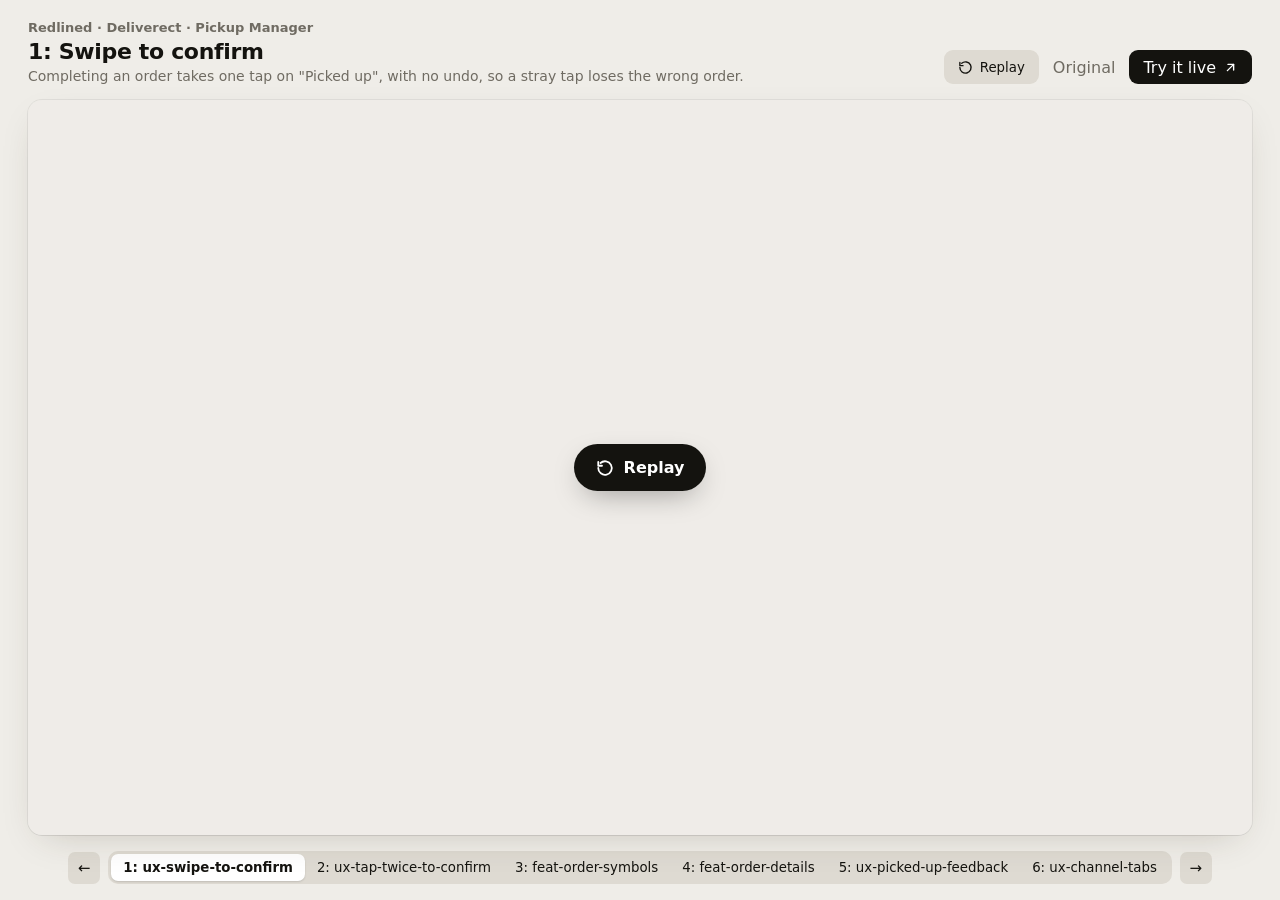
==== deliverect/index.html @ 806d8599 "Initial commit: Redlined series with Deliverect mock and six redlines - Deliverect 1:1 mock (classic" ====
<!doctype html>
<!-- Previewer: plays each redline's clip, with replay and a link to the live, interactive mock.
     Works from file:// (double-click) and from _tools/serve.py. List: _shared/redlines.js (generated by _tools/sync.py). Deep link: #<folder> -->
<html lang="en">
<head>
<meta charset="UTF-8">
<meta name="viewport" content="width=device-width, initial-scale=1">
<title>Redlined · Deliverect</title>
<style>
  :root { --bg: #efede8; --ink: #14130f; --muted: #6f6b62; --chip: #dedad2; --good: #007a47; --ease: cubic-bezier(.32,.72,0,1); }
  * { box-sizing: border-box; }
  html, body { margin: 0; height: 100%; background: var(--bg); color: var(--ink); font-family: -apple-system, "SF Pro Text", system-ui, sans-serif; -webkit-font-smoothing: antialiased; }
  body { display: grid; grid-template-rows: auto minmax(0, 1fr) auto; gap: 16px; padding: 20px 28px 16px; }
  header { display: flex; align-items: flex-end; justify-content: space-between; gap: 24px; }
  header > div { min-width: 0; }
  .eyebrow { font-size: 13px; font-weight: 600; color: var(--muted); }
  h1 { font-size: 22px; letter-spacing: -.015em; font-weight: 650; margin: 4px 0 0; }
  header p { margin: 4px 0 0; font-size: 14px; color: var(--muted); }
  .actions { display: flex; gap: 8px; flex-shrink: 0; }
  .btn { display: inline-flex; align-items: center; gap: 7px; height: 34px; padding: 0 14px; border: 0; border-radius: 9px; font: 550 13px/1 inherit; font-family: inherit;
    text-decoration: none; cursor: pointer; background: var(--chip); color: var(--ink); transition: background-color .2s ease, transform .12s ease-out; white-space: nowrap; }
  .btn:hover { background: #d3cfc6; }
  .btn:active { transform: scale(.97); }
  .btn.primary { background: var(--ink); color: white; }
  .btn.primary:hover { background: #2c2a24; }
  .btn svg { width: 15px; height: 15px; }
  .btn.quiet { background: none; color: var(--muted); padding: 0 6px; }
  .btn.quiet:hover { color: var(--ink); background: none; }
  .player { position: relative; min-height: 0; display: grid; place-items: center; }
  .screen { position: relative; max-width: 100%; max-height: 100%; aspect-ratio: 16 / 9; height: 100%; border-radius: 14px; overflow: hidden; background: var(--bg);
    box-shadow: 0 1px 0 #0000000a, 0 12px 36px -16px #3a2f1a40, 0 0 0 1px #00000010; }
  video { display: block; width: 100%; height: 100%; object-fit: contain; }
  .replay { position: absolute; inset: 0; display: grid; place-items: center; background: #efede8b3; border: 0; cursor: pointer; opacity: 0; pointer-events: none;
    transition: opacity .35s var(--ease); font-family: inherit; }
  .replay.on { opacity: 1; pointer-events: auto; }
  .replay span { display: inline-flex; align-items: center; gap: 10px; padding: 14px 22px; border-radius: 999px; background: var(--ink); color: white; font-size: 16px; font-weight: 600;
    transform: scale(.94); transition: transform .45s var(--ease); box-shadow: 0 10px 30px -10px #0006; }
  .replay.on span { transform: none; }
  .replay svg { width: 18px; height: 18px; }
  .empty { color: var(--muted); font-size: 15px; text-align: center; line-height: 1.6; padding: 24px; }
  .empty code { background: var(--chip); padding: 2px 6px; border-radius: 5px; font-size: 13px; }
  nav { justify-self: center; display: flex; align-items: center; gap: 8px; max-width: 100%; min-width: 0; }
  .seg { display: flex; padding: 3px; border-radius: 10px; background: var(--chip); min-width: 0; overflow-x: auto; scrollbar-width: none; }
  .seg::-webkit-scrollbar { display: none; }
  .seg button, .arrow { font: 500 13px inherit; font-family: inherit; border: 0; background: none; color: var(--ink); cursor: pointer; border-radius: 7px; padding: 6px 12px; white-space: nowrap; flex-shrink: 0; }
  .seg button[aria-pressed="true"] { background: white; box-shadow: 0 1px 2px #0002; font-weight: 600; }
  .seg button:hover:not([aria-pressed="true"]) { background: #ffffff60; }
  .arrow { width: 32px; height: 32px; padding: 0; background: var(--chip); font-size: 15px; }
  .arrow:hover { background: #d3cfc6; }
  button:focus-visible, a:focus-visible { outline: 2px solid var(--good); outline-offset: 2px; }
  @media (max-width: 760px) {
    body { padding: 16px; }
    header { flex-direction: column; align-items: stretch; }
    .actions { flex-wrap: wrap; }
  }
  @media (prefers-reduced-motion: reduce) { * { transition: none !important; } }
</style>
</head>
<body>
  <header>
    <div>
      <div class="eyebrow" id="eyebrow">Redlined</div>
      <h1 id="title"></h1>
      <p id="problem"></p>
    </div>
    <div class="actions">
      <button class="btn" id="replay-btn" type="button">
        <svg viewBox="0 0 24 24" fill="none" stroke="currentColor" stroke-width="2.2" stroke-linecap="round" stroke-linejoin="round" aria-hidden="true"><path d="M3 12a9 9 0 1 0 3-6.7"/><path d="M3 4v5h5"/></svg>Replay
      </button>
      <a class="btn quiet" id="original" target="_blank" rel="noopener">Original</a>
      <a class="btn primary" id="live" target="_blank" rel="noopener">
        Try it live
        <svg viewBox="0 0 24 24" fill="none" stroke="currentColor" stroke-width="2.2" stroke-linecap="round" stroke-linejoin="round" aria-hidden="true"><path d="M7 17 17 7"/><path d="M8 7h9v9"/></svg>
      </a>
    </div>
  </header>
  <div class="player">
    <div class="screen" id="screen">
      <video id="video" muted playsinline preload="auto"></video>
      <button class="replay" id="replay" type="button" aria-label="Replay">
        <span><svg viewBox="0 0 24 24" fill="none" stroke="currentColor" stroke-width="2.4" stroke-linecap="round" stroke-linejoin="round" aria-hidden="true"><path d="M3 12a9 9 0 1 0 3-6.7"/><path d="M3 4v5h5"/></svg>Replay</span>
      </button>
      <div class="empty" id="empty" hidden></div>
    </div>
  </div>
  <nav aria-label="Redlines">
    <button class="arrow" id="prev" aria-label="Previous redline">←</button>
    <div class="seg" id="seg"></div>
    <button class="arrow" id="next" aria-label="Next redline">→</button>
  </nav>
<script src="_shared/redlines.js"></script>
<script>
  // Classic script so the page also works from file://.
  const { product, label, redlines } = REDLINED;
  const $ = selector => document.querySelector(selector);
  const video = $('#video'), overlay = $('#replay'), empty = $('#empty');
  $('#eyebrow').textContent = `Redlined · ${label}`;

  const seg = $('#seg');
  for (const { folder, n } of redlines) {
    const b = document.createElement('button');
    b.textContent = `${n}: ${folder}`;
    b.dataset.folder = folder;
    b.addEventListener('click', () => go(folder));
    seg.append(b);
  }

  // The clip plays once, then rests on its final state (just before the closing fade) with a replay button over it.
  const REST = 2.0; // seconds before the end: the finger has left, the closing fade (last ~1.5 s) has not begun
  function play() {
    overlay.classList.remove('on');
    video.currentTime = 0;
    video.play().catch(() => overlay.classList.add('on')); // autoplay blocked → offer the button
  }
  video.addEventListener('ended', () => {
    video.currentTime = Math.max(0, video.duration - REST);
    overlay.classList.add('on');
  });
  overlay.addEventListener('click', play);
  $('#replay-btn').addEventListener('click', play);

  let current;
  function go(folder) {
    const entry = redlines.find(r => r.folder === folder) ?? redlines[0];
    current = entry.folder;
    if (location.hash !== `#${entry.folder}`) history.replaceState(null, '', `#${entry.folder}`);
    document.title = `${entry.n}: ${entry.title} · Redlined · ${REDLINED.name}`;
    $('#title').textContent = `${entry.n}: ${entry.title}`;
    $('#problem').textContent = entry.problem;
    $('#live').href = `mock/index.html?redline=${entry.folder}`;
    $('#original').href = `mock/index.html?redline=${entry.folder}&side=before`;
    for (const b of seg.children) b.setAttribute('aria-pressed', String(b.dataset.folder === entry.folder));
    seg.querySelector('[aria-pressed="true"]').scrollIntoView({ block: 'nearest', inline: 'center' });
    video.hidden = !entry.clip;
    $('#replay-btn').disabled = !entry.clip;
    empty.hidden = entry.clip;
    overlay.classList.remove('on');
    if (entry.clip) {
      video.src = `${entry.folder}/media/clip.mp4`;
      play();
    } else {
      video.removeAttribute('src');
      empty.innerHTML = `No clip yet. Record it with<br><code>uv run --with playwright python _tools/record.py ${product}/${entry.folder}</code><br>or try the change live.`;
    }
  }
  const step = n => go(redlines[(redlines.findIndex(r => r.folder === current) + n + redlines.length) % redlines.length].folder);
  $('#prev').addEventListener('click', () => step(-1));
  $('#next').addEventListener('click', () => step(1));
  document.addEventListener('keydown', event => {
    if (event.key === 'ArrowLeft') step(-1);
    if (event.key === 'ArrowRight') step(1);
    if (event.key === 'r' && !event.metaKey && !event.ctrlKey) play();
  });
  addEventListener('hashchange', () => location.hash.slice(1) !== current && go(location.hash.slice(1)));
  go(location.hash.slice(1));
</script>
</body>
</html>
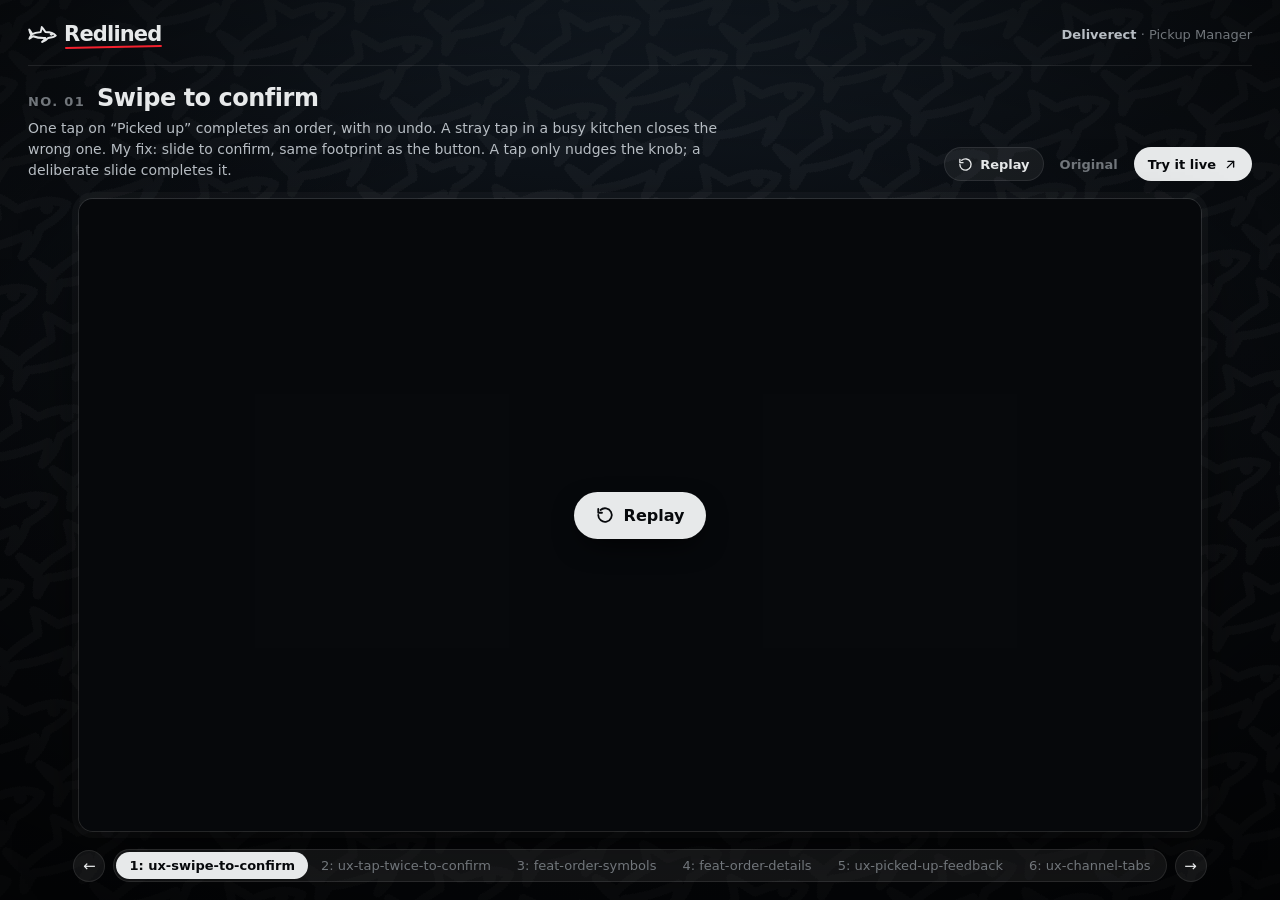
==== commit 2178f9fe: "Add Redlined brand: cool dark stage, wordmark, logo backdrop and favicon" ====
--- a/deliverect/index.html
+++ b/deliverect/index.html
@@ -6,48 +6,57 @@
 <meta charset="UTF-8">
 <meta name="viewport" content="width=device-width, initial-scale=1">
 <title>Redlined · Deliverect</title>
+<link rel="icon" type="image/svg+xml" href="../_tools/logo.svg">
+<link rel="stylesheet" href="../_tools/brand.css">
 <style>
-  :root { --bg: #efede8; --ink: #14130f; --muted: #6f6b62; --chip: #dedad2; --good: #007a47; --ease: cubic-bezier(.32,.72,0,1); }
   * { box-sizing: border-box; }
   html, body { margin: 0; height: 100%; background: var(--bg); color: var(--ink); font-family: -apple-system, "SF Pro Text", system-ui, sans-serif; -webkit-font-smoothing: antialiased; }
-  body { display: grid; grid-template-rows: auto minmax(0, 1fr) auto; gap: 16px; padding: 20px 28px 16px; }
+  body { --pattern-opacity: .03; --brand-size: 21px; display: grid; grid-template-rows: auto auto minmax(0, 1fr) auto; gap: 18px; padding: 20px 28px 18px; }
+  body > * { position: relative; z-index: 1; }
+  body > .brand-bg { position: fixed; z-index: 0; }
+  .top { display: flex; align-items: center; justify-content: space-between; gap: 24px; padding-bottom: 16px; border-bottom: 1px solid var(--line); }
+  .product { font-size: 13px; color: var(--muted); white-space: nowrap; }
+  .product b { color: var(--ink-2); font-weight: 600; }
   header { display: flex; align-items: flex-end; justify-content: space-between; gap: 24px; }
   header > div { min-width: 0; }
-  .eyebrow { font-size: 13px; font-weight: 600; color: var(--muted); }
-  h1 { font-size: 22px; letter-spacing: -.015em; font-weight: 650; margin: 4px 0 0; }
-  header p { margin: 4px 0 0; font-size: 14px; color: var(--muted); }
+  h1 { display: flex; align-items: baseline; gap: 12px; font-size: 24px; letter-spacing: -.02em; font-weight: 650; margin: 0; }
+  h1 .n { font-size: 13px; font-weight: 600; letter-spacing: .1em; color: var(--muted); font-variant-numeric: tabular-nums; }
+  header p { margin: 6px 0 0; max-width: 78ch; font-size: 14px; line-height: 1.5; color: var(--ink-2); text-wrap: pretty; }
   .actions { display: flex; gap: 8px; flex-shrink: 0; }
-  .btn { display: inline-flex; align-items: center; gap: 7px; height: 34px; padding: 0 14px; border: 0; border-radius: 9px; font: 550 13px/1 inherit; font-family: inherit;
-    text-decoration: none; cursor: pointer; background: var(--chip); color: var(--ink); transition: background-color .2s ease, transform .12s ease-out; white-space: nowrap; }
-  .btn:hover { background: #d3cfc6; }
+  .btn { display: inline-flex; align-items: center; gap: 7px; height: 34px; padding: 0 14px; border: 0; border-radius: 999px; font-family: inherit; font-size: 13px; font-weight: 550; line-height: 1;
+    text-decoration: none; cursor: pointer; background: var(--chip); color: var(--ink); box-shadow: inset 0 0 0 1px var(--line); transition: background-color .2s ease, transform .12s ease-out; white-space: nowrap; }
+  .btn:hover { background: var(--chip-hover); }
   .btn:active { transform: scale(.97); }
-  .btn.primary { background: var(--ink); color: white; }
-  .btn.primary:hover { background: #2c2a24; }
+  .btn:disabled { opacity: .4; cursor: default; }
+  .btn.primary { background: var(--ink); color: var(--bg); box-shadow: none; }
+  .btn.primary:hover { background: white; }
   .btn svg { width: 15px; height: 15px; }
-  .btn.quiet { background: none; color: var(--muted); padding: 0 6px; }
-  .btn.quiet:hover { color: var(--ink); background: none; }
-  .player { position: relative; min-height: 0; display: grid; place-items: center; }
+  .btn.quiet { background: none; color: var(--muted); box-shadow: none; padding: 0 8px; }
+  .btn.quiet:hover { color: var(--ink); }
+  .player { min-height: 0; display: grid; place-items: center; }
   .screen { position: relative; max-width: 100%; max-height: 100%; aspect-ratio: 16 / 9; height: 100%; border-radius: 14px; overflow: hidden; background: var(--bg);
-    box-shadow: 0 1px 0 #0000000a, 0 12px 36px -16px #3a2f1a40, 0 0 0 1px #00000010; }
+    box-shadow: 0 0 0 1px #ffffff1f, 0 30px 80px -30px #000, 0 0 0 7px #ffffff08; }
   video { display: block; width: 100%; height: 100%; object-fit: contain; }
-  .replay { position: absolute; inset: 0; display: grid; place-items: center; background: #efede8b3; border: 0; cursor: pointer; opacity: 0; pointer-events: none;
+  .replay { position: absolute; inset: 0; display: grid; place-items: center; background: #07090c8c; border: 0; cursor: pointer; opacity: 0; pointer-events: none;
     transition: opacity .35s var(--ease); font-family: inherit; }
   .replay.on { opacity: 1; pointer-events: auto; }
-  .replay span { display: inline-flex; align-items: center; gap: 10px; padding: 14px 22px; border-radius: 999px; background: var(--ink); color: white; font-size: 16px; font-weight: 600;
-    transform: scale(.94); transition: transform .45s var(--ease); box-shadow: 0 10px 30px -10px #0006; }
+  .replay span { display: inline-flex; align-items: center; gap: 10px; padding: 14px 22px; border-radius: 999px; background: var(--ink); color: var(--bg); font-size: 16px; font-weight: 600;
+    transform: scale(.94); transition: transform .45s var(--ease); box-shadow: 0 10px 30px -10px #000; }
   .replay.on span { transform: none; }
   .replay svg { width: 18px; height: 18px; }
-  .empty { color: var(--muted); font-size: 15px; text-align: center; line-height: 1.6; padding: 24px; }
-  .empty code { background: var(--chip); padding: 2px 6px; border-radius: 5px; font-size: 13px; }
+  .empty { position: absolute; inset: 0; display: grid; place-content: center; color: var(--muted); font-size: 15px; text-align: center; line-height: 1.6; padding: 24px; }
+  .empty[hidden] { display: none; }
+  .empty code { background: var(--chip); color: var(--ink-2); padding: 2px 6px; border-radius: 5px; font-size: 13px; }
   nav { justify-self: center; display: flex; align-items: center; gap: 8px; max-width: 100%; min-width: 0; }
-  .seg { display: flex; padding: 3px; border-radius: 10px; background: var(--chip); min-width: 0; overflow-x: auto; scrollbar-width: none; }
+  .seg { display: flex; padding: 3px; border-radius: 999px; background: var(--chip); box-shadow: inset 0 0 0 1px var(--line); min-width: 0; overflow-x: auto; scrollbar-width: none; }
   .seg::-webkit-scrollbar { display: none; }
-  .seg button, .arrow { font: 500 13px inherit; font-family: inherit; border: 0; background: none; color: var(--ink); cursor: pointer; border-radius: 7px; padding: 6px 12px; white-space: nowrap; flex-shrink: 0; }
-  .seg button[aria-pressed="true"] { background: white; box-shadow: 0 1px 2px #0002; font-weight: 600; }
-  .seg button:hover:not([aria-pressed="true"]) { background: #ffffff60; }
-  .arrow { width: 32px; height: 32px; padding: 0; background: var(--chip); font-size: 15px; }
-  .arrow:hover { background: #d3cfc6; }
-  button:focus-visible, a:focus-visible { outline: 2px solid var(--good); outline-offset: 2px; }
+  .seg button, .arrow { font-family: inherit; font-size: 13px; font-weight: 500; border: 0; background: none; color: var(--muted); cursor: pointer; border-radius: 999px; padding: 6px 13px; white-space: nowrap; flex-shrink: 0;
+    transition: background-color .2s ease, color .2s ease; }
+  .seg button[aria-pressed="true"] { background: var(--ink); color: var(--bg); font-weight: 600; }
+  .seg button:hover:not([aria-pressed="true"]) { color: var(--ink); background: var(--chip); }
+  .arrow { width: 32px; height: 32px; padding: 0; background: var(--chip); box-shadow: inset 0 0 0 1px var(--line); color: var(--ink); font-size: 15px; }
+  .arrow:hover { background: var(--chip-hover); }
+  button:focus-visible, a:focus-visible { outline: 2px solid var(--accent); outline-offset: 2px; }
   @media (max-width: 760px) {
     body { padding: 16px; }
     header { flex-direction: column; align-items: stretch; }
@@ -57,11 +66,15 @@
 </style>
 </head>
 <body>
+  <div class="brand-bg"></div>
+  <div class="top">
+    <div class="brand"><span class="brand-mark"></span><span class="brand-word">Redlined</span></div>
+    <div class="product" id="product"></div>
+  </div>
   <header>
     <div>
-      <div class="eyebrow" id="eyebrow">Redlined</div>
-      <h1 id="title"></h1>
-      <p id="problem"></p>
+      <h1><span class="n" id="n"></span><span id="title"></span></h1>
+      <p id="caption"></p>
     </div>
     <div class="actions">
       <button class="btn" id="replay-btn" type="button">
@@ -94,7 +107,8 @@
   const { product, label, redlines } = REDLINED;
   const $ = selector => document.querySelector(selector);
   const video = $('#video'), overlay = $('#replay'), empty = $('#empty');
-  $('#eyebrow').textContent = `Redlined · ${label}`;
+  const [name, ...rest] = label.split(' · ');
+  $('#product').innerHTML = `<b>${name}</b>${rest.map(part => ` · ${part}`).join('')}`;
 
   const seg = $('#seg');
   for (const { folder, n } of redlines) {
@@ -125,8 +139,9 @@
     current = entry.folder;
     if (location.hash !== `#${entry.folder}`) history.replaceState(null, '', `#${entry.folder}`);
     document.title = `${entry.n}: ${entry.title} · Redlined · ${REDLINED.name}`;
-    $('#title').textContent = `${entry.n}: ${entry.title}`;
-    $('#problem').textContent = entry.problem;
+    $('#n').textContent = `NO. ${String(entry.n).padStart(2, '0')}`;
+    $('#title').textContent = entry.title;
+    $('#caption').textContent = entry.caption;
     $('#live').href = `mock/index.html?redline=${entry.folder}`;
     $('#original').href = `mock/index.html?redline=${entry.folder}&side=before`;
     for (const b of seg.children) b.setAttribute('aria-pressed', String(b.dataset.folder === entry.folder));
--- a/_tools/brand.css
+++ b/_tools/brand.css
@@ -0,0 +1,24 @@
+/* Redlined brand: colour tokens, the wordmark and the logo pattern. Shared by the stage (clips) and each product's previewer.
+   Cool, near-black palette after X's dark theme, so clips sit naturally in the timeline. Logo source: _tools/logo.svg. */
+:root {
+  --bg: #07090c; --bg-raise: #0f1318; --ink: #e7e9ea; --ink-2: #b7bdc3; --muted: #71767b; --line: #ffffff17; --chip: #ffffff0f; --chip-hover: #ffffff1c;
+  --accent: #1d9bf0; --accent-ink: #6cc2ff; --red: #f4212e; --good: #00ba7c; --bad: #f4212e;
+  --ease: cubic-bezier(.32,.72,0,1);
+  --mark: url('data:image/svg+xml,<svg xmlns="http://www.w3.org/2000/svg" viewBox="52 39 416 416"><g fill="none" stroke="%23fff" stroke-linecap="round" stroke-linejoin="round"><path stroke-width="28" d="M450 262C420 226 362 212 302 212C285 186 270 162 250 140C246 168 240 194 232 213C190 218 142 226 112 240C100 216 86 196 70 176C78 214 90 244 100 256C88 272 78 290 72 308C98 292 114 278 124 272C170 290 240 300 300 298C290 320 274 338 254 354C290 346 320 322 342 296C390 292 428 282 450 262Z"/><path stroke-width="42" d="M388 245h0"/></g></svg>');
+}
+
+/* Backdrop: a soft top light over the logo, repeated on a diagonal at low opacity. Put .brand-bg first in <body>. */
+.brand-bg { position: fixed; inset: 0; overflow: hidden; pointer-events: none; z-index: 0;
+  background: radial-gradient(120% 80% at 50% -10%, #16202b 0%, #0b0f14 45%, var(--bg) 100%); }
+.brand-bg::before { content: ''; position: absolute; inset: -60%; transform: rotate(-24deg); opacity: var(--pattern-opacity, .04);
+  background-image: var(--mark), var(--mark); background-size: var(--pattern-size, 132px) var(--pattern-size, 132px);
+  background-position: 0 0, calc(var(--pattern-size, 132px) / 2) calc(var(--pattern-size, 132px) / 2); background-repeat: repeat; }
+.brand-bg::after { content: ''; position: absolute; inset: 0; background: radial-gradient(90% 70% at 50% 45%, transparent 40%, #000a 100%); }
+
+/* Wordmark: the mark, then "Redlined" with a short red rule, the editor's redline. */
+.brand { display: inline-flex; align-items: center; gap: .32em; color: var(--ink); font-size: var(--brand-size, 30px); line-height: 1; white-space: nowrap; }
+.brand-mark { width: 1.4em; height: 1.4em; flex-shrink: 0; background: currentColor;
+  -webkit-mask: var(--mark) center / contain no-repeat; mask: var(--mark) center / contain no-repeat; }
+.brand-word { position: relative; font-family: -apple-system, "SF Pro Display", system-ui, sans-serif; font-weight: 750; letter-spacing: -.04em; padding-right: .04em; }
+.brand-word::after { content: ''; position: absolute; left: .02em; right: .06em; bottom: -.2em; height: max(2px, .085em); border-radius: 1px; background: var(--red);
+  transform: rotate(-1.2deg); transform-origin: left; }
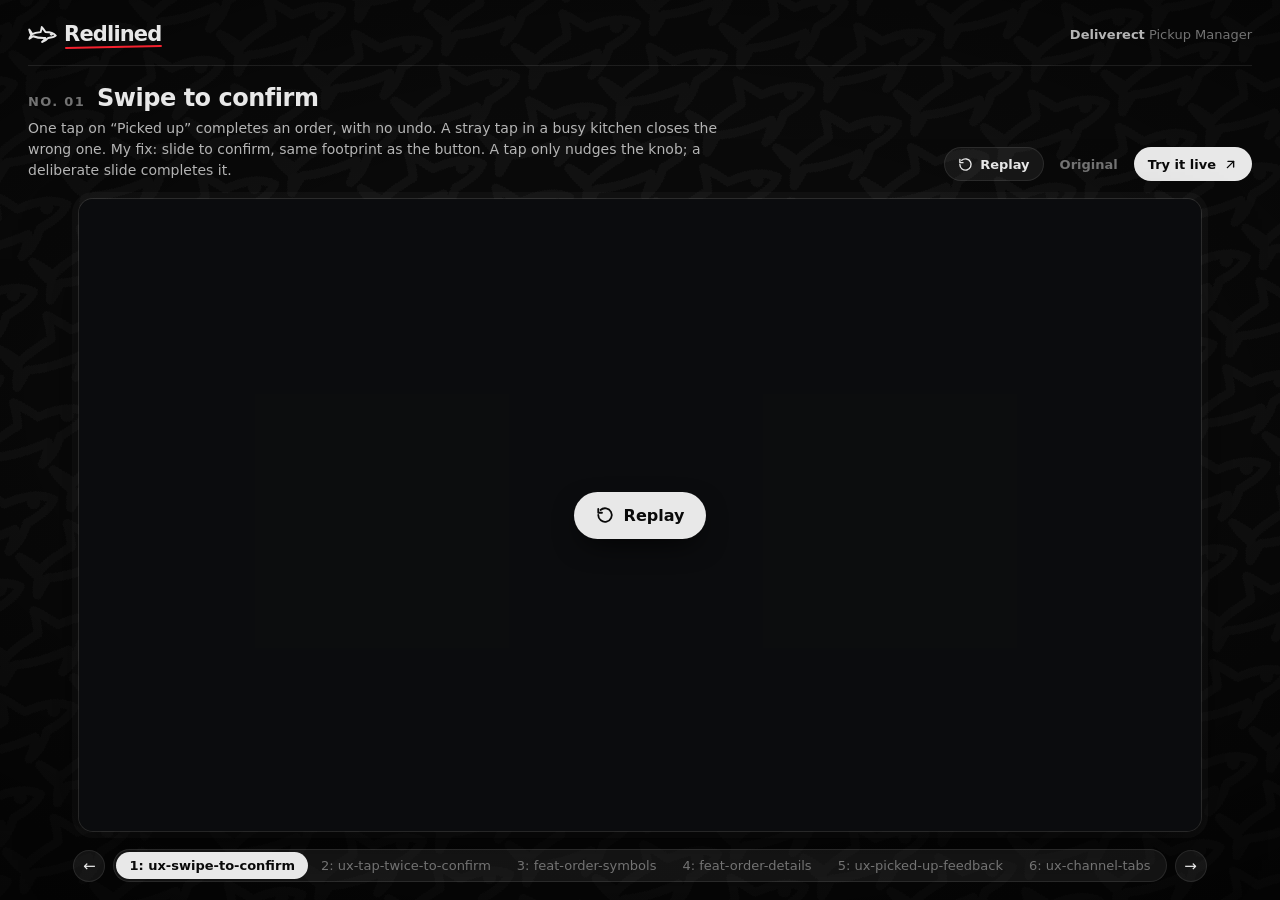
==== commit 2061248c: "fix(brand): use a neutral plate for clips Drop the blue page cast, give the stage a solid background" ====
--- a/deliverect/index.html
+++ b/deliverect/index.html
@@ -5,6 +5,7 @@
 <head>
 <meta charset="UTF-8">
 <meta name="viewport" content="width=device-width, initial-scale=1">
+<meta name="theme-color" content="#0a0a0a">
 <title>Redlined · Deliverect</title>
 <link rel="icon" type="image/svg+xml" href="../_tools/logo.svg">
 <link rel="stylesheet" href="../_tools/brand.css">
@@ -15,6 +16,8 @@
   body > * { position: relative; z-index: 1; }
   body > .brand-bg { position: fixed; z-index: 0; }
   .top { display: flex; align-items: center; justify-content: space-between; gap: 24px; padding-bottom: 16px; border-bottom: 1px solid var(--line); }
+  .home { text-decoration: none; border-radius: 6px; transition: opacity .2s ease; }
+  .home:hover { opacity: .8; }
   .product { font-size: 13px; color: var(--muted); white-space: nowrap; }
   .product b { color: var(--ink-2); font-weight: 600; }
   header { display: flex; align-items: flex-end; justify-content: space-between; gap: 24px; }
@@ -34,7 +37,7 @@
   .btn.quiet { background: none; color: var(--muted); box-shadow: none; padding: 0 8px; }
   .btn.quiet:hover { color: var(--ink); }
   .player { min-height: 0; display: grid; place-items: center; }
-  .screen { position: relative; max-width: 100%; max-height: 100%; aspect-ratio: 16 / 9; height: 100%; border-radius: 14px; overflow: hidden; background: var(--bg);
+  .screen { position: relative; max-width: 100%; max-height: 100%; aspect-ratio: 16 / 9; height: 100%; border-radius: 14px; overflow: hidden; background: #111;
     box-shadow: 0 0 0 1px #ffffff1f, 0 30px 80px -30px #000, 0 0 0 7px #ffffff08; }
   video { display: block; width: 100%; height: 100%; object-fit: contain; }
   .replay { position: absolute; inset: 0; display: grid; place-items: center; background: #07090c8c; border: 0; cursor: pointer; opacity: 0; pointer-events: none;
@@ -68,7 +71,7 @@
 <body>
   <div class="brand-bg"></div>
   <div class="top">
-    <div class="brand"><span class="brand-mark"></span><span class="brand-word">Redlined</span></div>
+    <a class="brand home" href="../index.html" aria-label="Redlined home"><span class="brand-mark"></span><span class="brand-word">Redlined</span></a>
     <div class="product" id="product"></div>
   </div>
   <header>
@@ -108,7 +111,7 @@
   const $ = selector => document.querySelector(selector);
   const video = $('#video'), overlay = $('#replay'), empty = $('#empty');
   const [name, ...rest] = label.split(' · ');
-  $('#product').innerHTML = `<b>${name}</b>${rest.map(part => ` · ${part}`).join('')}`;
+  $('#product').innerHTML = `<b>${name}</b>${rest.map(part => ` ${part}`).join('')}`;
 
   const seg = $('#seg');
   for (const { folder, n } of redlines) {
--- a/_tools/brand.css
+++ b/_tools/brand.css
@@ -1,15 +1,15 @@
-/* Redlined brand: colour tokens, the wordmark and the logo pattern. Shared by the stage (clips) and each product's previewer.
-   Cool, near-black palette after X's dark theme, so clips sit naturally in the timeline. Logo source: _tools/logo.svg. */
+/* Redlined brand: colour tokens, the wordmark and the logo pattern. Shared by each product's previewer.
+   Neutral black, white and gray. The stage does not use this pattern; a clip sits on its own solid plate.
+   Logo source: _tools/logo.svg. */
 :root {
-  --bg: #07090c; --bg-raise: #0f1318; --ink: #e7e9ea; --ink-2: #b7bdc3; --muted: #71767b; --line: #ffffff17; --chip: #ffffff0f; --chip-hover: #ffffff1c;
-  --accent: #1d9bf0; --accent-ink: #6cc2ff; --red: #f4212e; --good: #00ba7c; --bad: #f4212e;
+  --bg: #0a0a0a; --bg-raise: #141414; --ink: #e8e8e8; --ink-2: #b5b5b5; --muted: #737373; --line: #ffffff17; --chip: #ffffff0f; --chip-hover: #ffffff1c;
+  --accent: #e8e8e8; --accent-ink: #e8e8e8; --red: #f4212e; --good: #00ba7c; --bad: #f4212e;
   --ease: cubic-bezier(.32,.72,0,1);
   --mark: url('data:image/svg+xml,<svg xmlns="http://www.w3.org/2000/svg" viewBox="52 39 416 416"><g fill="none" stroke="%23fff" stroke-linecap="round" stroke-linejoin="round"><path stroke-width="28" d="M450 262C420 226 362 212 302 212C285 186 270 162 250 140C246 168 240 194 232 213C190 218 142 226 112 240C100 216 86 196 70 176C78 214 90 244 100 256C88 272 78 290 72 308C98 292 114 278 124 272C170 290 240 300 300 298C290 320 274 338 254 354C290 346 320 322 342 296C390 292 428 282 450 262Z"/><path stroke-width="42" d="M388 245h0"/></g></svg>');
 }
 
-/* Backdrop: a soft top light over the logo, repeated on a diagonal at low opacity. Put .brand-bg first in <body>. */
-.brand-bg { position: fixed; inset: 0; overflow: hidden; pointer-events: none; z-index: 0;
-  background: radial-gradient(120% 80% at 50% -10%, #16202b 0%, #0b0f14 45%, var(--bg) 100%); }
+/* Backdrop: the logo repeated on a diagonal, on a flat neutral field. Put .brand-bg first in <body>. */
+.brand-bg { position: fixed; inset: 0; overflow: hidden; pointer-events: none; z-index: 0; background: var(--bg); }
 .brand-bg::before { content: ''; position: absolute; inset: -60%; transform: rotate(-24deg); opacity: var(--pattern-opacity, .04);
   background-image: var(--mark), var(--mark); background-size: var(--pattern-size, 132px) var(--pattern-size, 132px);
   background-position: 0 0, calc(var(--pattern-size, 132px) / 2) calc(var(--pattern-size, 132px) / 2); background-repeat: repeat; }
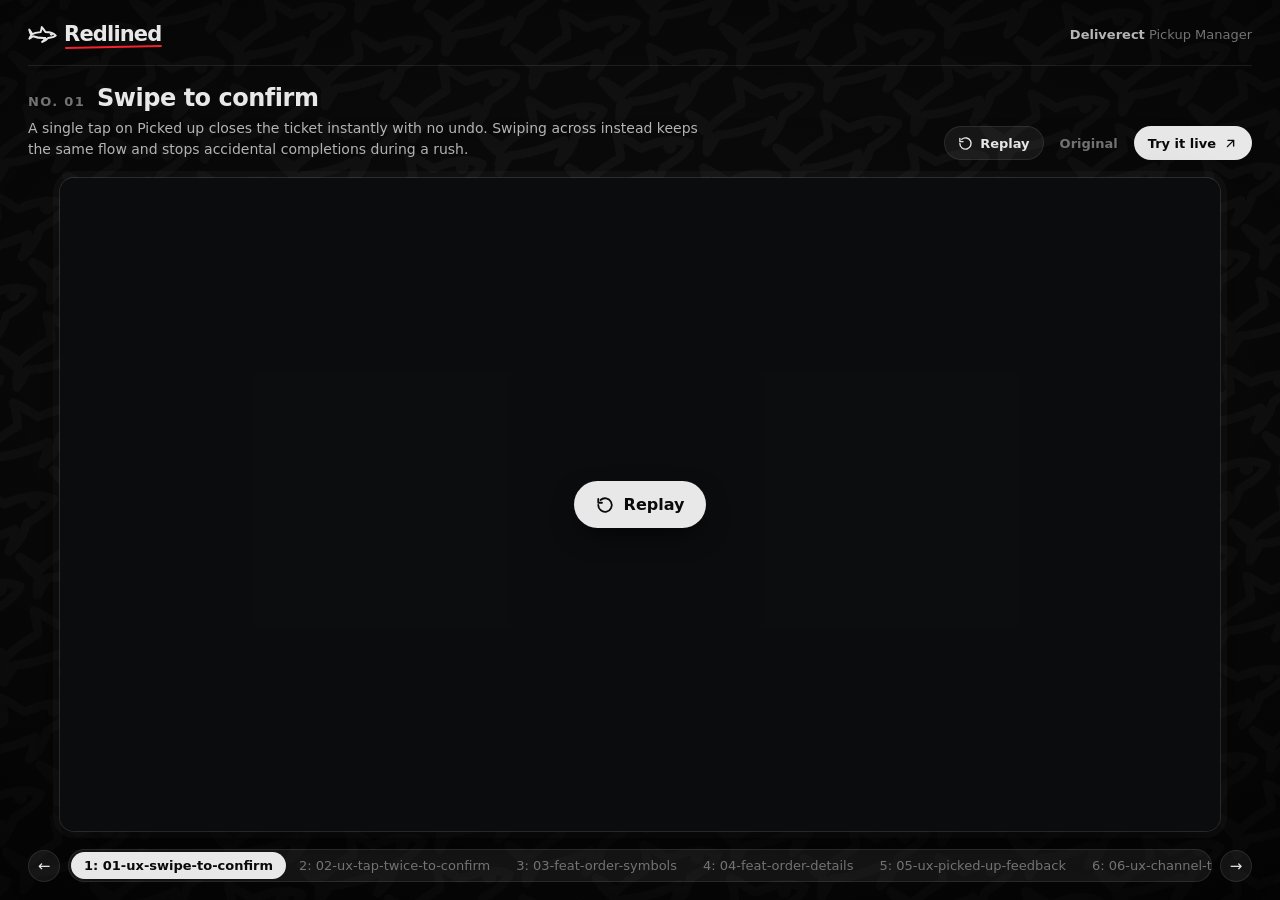
==== commit ea3bb379: "feat(brand): brand placeholder for missing covers and clips" ====
--- a/deliverect/index.html
+++ b/deliverect/index.html
@@ -96,7 +96,7 @@
       <button class="replay" id="replay" type="button" aria-label="Replay">
         <span><svg viewBox="0 0 24 24" fill="none" stroke="currentColor" stroke-width="2.4" stroke-linecap="round" stroke-linejoin="round" aria-hidden="true"><path d="M3 12a9 9 0 1 0 3-6.7"/><path d="M3 4v5h5"/></svg>Replay</span>
       </button>
-      <div class="empty" id="empty" hidden></div>
+      <div class="empty brand-placeholder with-text" id="empty" hidden></div>
     </div>
   </div>
   <nav aria-label="Redlines">
--- a/_tools/brand.css
+++ b/_tools/brand.css
@@ -15,6 +15,13 @@
   background-position: 0 0, calc(var(--pattern-size, 132px) / 2) calc(var(--pattern-size, 132px) / 2); background-repeat: repeat; }
 .brand-bg::after { content: ''; position: absolute; inset: 0; background: radial-gradient(90% 70% at 50% 45%, transparent 40%, #000a 100%); }
 
+/* Placeholder: wherever a cover or clip would show and none exists yet. The mark, faint and centred, on a soft lift of the raised surface.
+   Never a blank box, a stand-in screenshot or the product's own logo. The element must be positioned. Add .with-text when it holds text. */
+.brand-placeholder { isolation: isolate; background: radial-gradient(120% 120% at 20% 0%, #1c1c1c, var(--bg-raise) 70%); }
+.brand-placeholder::before { content: ''; position: absolute; inset: 0; z-index: -1; background: var(--mark) 50% var(--placeholder-y, 50%) / 22% no-repeat; opacity: .07; pointer-events: none; }
+/* With text inside, the mark rises and the text sits under it, never across it. */
+.brand-placeholder.with-text { --placeholder-y: 40%; padding-top: 16%; }
+
 /* Wordmark: the mark, then "Redlined" with a short red rule, the editor's redline. */
 .brand { display: inline-flex; align-items: center; gap: .32em; color: var(--ink); font-size: var(--brand-size, 30px); line-height: 1; white-space: nowrap; }
 .brand-mark { width: 1.4em; height: 1.4em; flex-shrink: 0; background: currentColor;
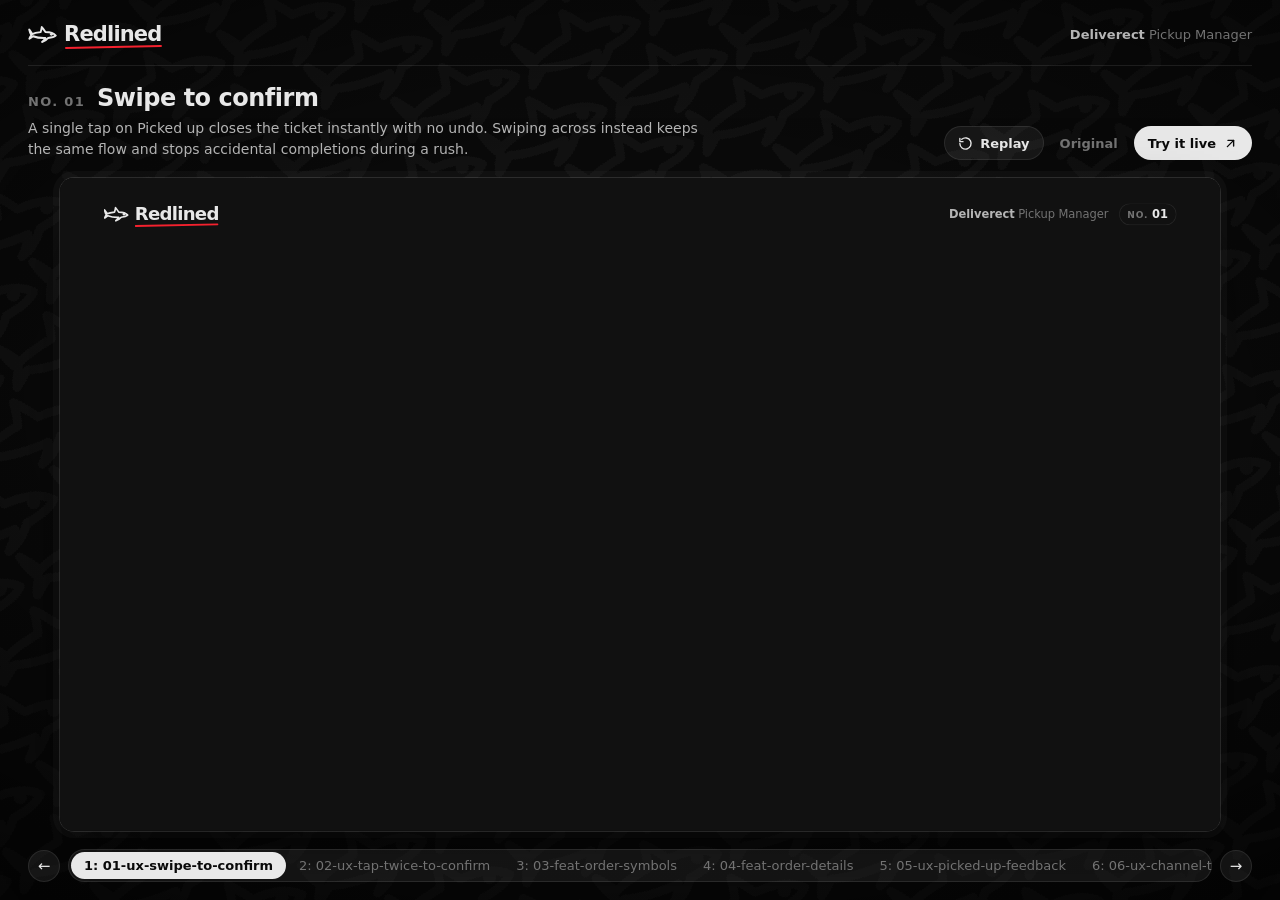
==== commit 58c4af65: "feat: run the demos live; clips become local MP4s for X - Product pages embed _tools/stage.html and " ====
--- a/deliverect/index.html
+++ b/deliverect/index.html
@@ -1,5 +1,5 @@
 <!doctype html>
-<!-- Previewer: plays each redline's clip, with replay and a link to the live, interactive mock.
+<!-- Previewer: runs each redline live in the stage, with replay and a link to the live, interactive mock.
      Works from file:// (double-click) and from _tools/serve.py. List: _shared/redlines.js (generated by _tools/sync.py). Deep link: #<folder> -->
 <html lang="en">
 <head>
@@ -9,64 +9,7 @@
 <title>Redlined · Deliverect</title>
 <link rel="icon" type="image/svg+xml" href="../_tools/logo.svg">
 <link rel="stylesheet" href="../_tools/brand.css">
-<style>
-  * { box-sizing: border-box; }
-  html, body { margin: 0; height: 100%; background: var(--bg); color: var(--ink); font-family: -apple-system, "SF Pro Text", system-ui, sans-serif; -webkit-font-smoothing: antialiased; }
-  body { --pattern-opacity: .03; --brand-size: 21px; display: grid; grid-template-rows: auto auto minmax(0, 1fr) auto; gap: 18px; padding: 20px 28px 18px; }
-  body > * { position: relative; z-index: 1; }
-  body > .brand-bg { position: fixed; z-index: 0; }
-  .top { display: flex; align-items: center; justify-content: space-between; gap: 24px; padding-bottom: 16px; border-bottom: 1px solid var(--line); }
-  .home { text-decoration: none; border-radius: 6px; transition: opacity .2s ease; }
-  .home:hover { opacity: .8; }
-  .product { font-size: 13px; color: var(--muted); white-space: nowrap; }
-  .product b { color: var(--ink-2); font-weight: 600; }
-  header { display: flex; align-items: flex-end; justify-content: space-between; gap: 24px; }
-  header > div { min-width: 0; }
-  h1 { display: flex; align-items: baseline; gap: 12px; font-size: 24px; letter-spacing: -.02em; font-weight: 650; margin: 0; }
-  h1 .n { font-size: 13px; font-weight: 600; letter-spacing: .1em; color: var(--muted); font-variant-numeric: tabular-nums; }
-  header p { margin: 6px 0 0; max-width: 78ch; font-size: 14px; line-height: 1.5; color: var(--ink-2); text-wrap: pretty; }
-  .actions { display: flex; gap: 8px; flex-shrink: 0; }
-  .btn { display: inline-flex; align-items: center; gap: 7px; height: 34px; padding: 0 14px; border: 0; border-radius: 999px; font-family: inherit; font-size: 13px; font-weight: 550; line-height: 1;
-    text-decoration: none; cursor: pointer; background: var(--chip); color: var(--ink); box-shadow: inset 0 0 0 1px var(--line); transition: background-color .2s ease, transform .12s ease-out; white-space: nowrap; }
-  .btn:hover { background: var(--chip-hover); }
-  .btn:active { transform: scale(.97); }
-  .btn:disabled { opacity: .4; cursor: default; }
-  .btn.primary { background: var(--ink); color: var(--bg); box-shadow: none; }
-  .btn.primary:hover { background: white; }
-  .btn svg { width: 15px; height: 15px; }
-  .btn.quiet { background: none; color: var(--muted); box-shadow: none; padding: 0 8px; }
-  .btn.quiet:hover { color: var(--ink); }
-  .player { min-height: 0; display: grid; place-items: center; }
-  .screen { position: relative; max-width: 100%; max-height: 100%; aspect-ratio: 16 / 9; height: 100%; border-radius: 14px; overflow: hidden; background: #111;
-    box-shadow: 0 0 0 1px #ffffff1f, 0 30px 80px -30px #000, 0 0 0 7px #ffffff08; }
-  video { display: block; width: 100%; height: 100%; object-fit: contain; }
-  .replay { position: absolute; inset: 0; display: grid; place-items: center; background: #07090c8c; border: 0; cursor: pointer; opacity: 0; pointer-events: none;
-    transition: opacity .35s var(--ease); font-family: inherit; }
-  .replay.on { opacity: 1; pointer-events: auto; }
-  .replay span { display: inline-flex; align-items: center; gap: 10px; padding: 14px 22px; border-radius: 999px; background: var(--ink); color: var(--bg); font-size: 16px; font-weight: 600;
-    transform: scale(.94); transition: transform .45s var(--ease); box-shadow: 0 10px 30px -10px #000; }
-  .replay.on span { transform: none; }
-  .replay svg { width: 18px; height: 18px; }
-  .empty { position: absolute; inset: 0; display: grid; place-content: center; color: var(--muted); font-size: 15px; text-align: center; line-height: 1.6; padding: 24px; }
-  .empty[hidden] { display: none; }
-  .empty code { background: var(--chip); color: var(--ink-2); padding: 2px 6px; border-radius: 5px; font-size: 13px; }
-  nav { justify-self: center; display: flex; align-items: center; gap: 8px; max-width: 100%; min-width: 0; }
-  .seg { display: flex; padding: 3px; border-radius: 999px; background: var(--chip); box-shadow: inset 0 0 0 1px var(--line); min-width: 0; overflow-x: auto; scrollbar-width: none; }
-  .seg::-webkit-scrollbar { display: none; }
-  .seg button, .arrow { font-family: inherit; font-size: 13px; font-weight: 500; border: 0; background: none; color: var(--muted); cursor: pointer; border-radius: 999px; padding: 6px 13px; white-space: nowrap; flex-shrink: 0;
-    transition: background-color .2s ease, color .2s ease; }
-  .seg button[aria-pressed="true"] { background: var(--ink); color: var(--bg); font-weight: 600; }
-  .seg button:hover:not([aria-pressed="true"]) { color: var(--ink); background: var(--chip); }
-  .arrow { width: 32px; height: 32px; padding: 0; background: var(--chip); box-shadow: inset 0 0 0 1px var(--line); color: var(--ink); font-size: 15px; }
-  .arrow:hover { background: var(--chip-hover); }
-  button:focus-visible, a:focus-visible { outline: 2px solid var(--accent); outline-offset: 2px; }
-  @media (max-width: 760px) {
-    body { padding: 16px; }
-    header { flex-direction: column; align-items: stretch; }
-    .actions { flex-wrap: wrap; }
-  }
-  @media (prefers-reduced-motion: reduce) { * { transition: none !important; } }
-</style>
+<link rel="stylesheet" href="../_tools/previewer.css">
 </head>
 <body>
   <div class="brand-bg"></div>
@@ -92,10 +35,7 @@
   </header>
   <div class="player">
     <div class="screen" id="screen">
-      <video id="video" muted playsinline preload="auto"></video>
-      <button class="replay" id="replay" type="button" aria-label="Replay">
-        <span><svg viewBox="0 0 24 24" fill="none" stroke="currentColor" stroke-width="2.4" stroke-linecap="round" stroke-linejoin="round" aria-hidden="true"><path d="M3 12a9 9 0 1 0 3-6.7"/><path d="M3 4v5h5"/></svg>Replay</span>
-      </button>
+      <iframe id="stage" title="Redline preview" allow="autoplay"></iframe>
       <div class="empty brand-placeholder with-text" id="empty" hidden></div>
     </div>
   </div>
@@ -105,72 +45,6 @@
     <button class="arrow" id="next" aria-label="Next redline">→</button>
   </nav>
 <script src="_shared/redlines.js"></script>
-<script>
-  // Classic script so the page also works from file://.
-  const { product, label, redlines } = REDLINED;
-  const $ = selector => document.querySelector(selector);
-  const video = $('#video'), overlay = $('#replay'), empty = $('#empty');
-  const [name, ...rest] = label.split(' · ');
-  $('#product').innerHTML = `<b>${name}</b>${rest.map(part => ` ${part}`).join('')}`;
-
-  const seg = $('#seg');
-  for (const { folder, n } of redlines) {
-    const b = document.createElement('button');
-    b.textContent = `${n}: ${folder}`;
-    b.dataset.folder = folder;
-    b.addEventListener('click', () => go(folder));
-    seg.append(b);
-  }
-
-  // The clip plays once, then rests on its final state (just before the closing fade) with a replay button over it.
-  const REST = 2.0; // seconds before the end: the finger has left, the closing fade (last ~1.5 s) has not begun
-  function play() {
-    overlay.classList.remove('on');
-    video.currentTime = 0;
-    video.play().catch(() => overlay.classList.add('on')); // autoplay blocked → offer the button
-  }
-  video.addEventListener('ended', () => {
-    video.currentTime = Math.max(0, video.duration - REST);
-    overlay.classList.add('on');
-  });
-  overlay.addEventListener('click', play);
-  $('#replay-btn').addEventListener('click', play);
-
-  let current;
-  function go(folder) {
-    const entry = redlines.find(r => r.folder === folder) ?? redlines[0];
-    current = entry.folder;
-    if (location.hash !== `#${entry.folder}`) history.replaceState(null, '', `#${entry.folder}`);
-    document.title = `${entry.n}: ${entry.title} · Redlined · ${REDLINED.name}`;
-    $('#n').textContent = `NO. ${String(entry.n).padStart(2, '0')}`;
-    $('#title').textContent = entry.title;
-    $('#caption').textContent = entry.caption;
-    $('#live').href = `mock/index.html?redline=${entry.folder}`;
-    $('#original').href = `mock/index.html?redline=${entry.folder}&side=before`;
-    for (const b of seg.children) b.setAttribute('aria-pressed', String(b.dataset.folder === entry.folder));
-    seg.querySelector('[aria-pressed="true"]').scrollIntoView({ block: 'nearest', inline: 'center' });
-    video.hidden = !entry.clip;
-    $('#replay-btn').disabled = !entry.clip;
-    empty.hidden = entry.clip;
-    overlay.classList.remove('on');
-    if (entry.clip) {
-      video.src = `${entry.folder}/media/clip.mp4`;
-      play();
-    } else {
-      video.removeAttribute('src');
-      empty.innerHTML = `No clip yet. Record it with<br><code>uv run --with playwright python _tools/record.py ${product}/${entry.folder}</code><br>or try the change live.`;
-    }
-  }
-  const step = n => go(redlines[(redlines.findIndex(r => r.folder === current) + n + redlines.length) % redlines.length].folder);
-  $('#prev').addEventListener('click', () => step(-1));
-  $('#next').addEventListener('click', () => step(1));
-  document.addEventListener('keydown', event => {
-    if (event.key === 'ArrowLeft') step(-1);
-    if (event.key === 'ArrowRight') step(1);
-    if (event.key === 'r' && !event.metaKey && !event.ctrlKey) play();
-  });
-  addEventListener('hashchange', () => location.hash.slice(1) !== current && go(location.hash.slice(1)));
-  go(location.hash.slice(1));
-</script>
+<script src="../_tools/previewer.js"></script>
 </body>
 </html>
--- a/_tools/previewer.css
+++ b/_tools/previewer.css
@@ -0,0 +1,50 @@
+/* Product page chrome (see previewer.js). Layout: brand bar, header, the stage scaled to fit, redline switcher. */
+* { box-sizing: border-box; }
+html, body { margin: 0; height: 100%; background: var(--bg); color: var(--ink); font-family: -apple-system, "SF Pro Text", system-ui, sans-serif; -webkit-font-smoothing: antialiased; }
+body { --pattern-opacity: .03; --brand-size: 21px; display: grid; grid-template-rows: auto auto minmax(0, 1fr) auto; gap: 18px; padding: 20px 28px 18px; }
+body > * { position: relative; z-index: 1; }
+body > .brand-bg { position: fixed; z-index: 0; }
+.top { display: flex; align-items: center; justify-content: space-between; gap: 24px; padding-bottom: 16px; border-bottom: 1px solid var(--line); }
+.home { text-decoration: none; border-radius: 6px; transition: opacity .2s ease; }
+.home:hover { opacity: .8; }
+.product { font-size: 13px; color: var(--muted); white-space: nowrap; }
+.product b { color: var(--ink-2); font-weight: 600; }
+header { display: flex; align-items: flex-end; justify-content: space-between; gap: 24px; }
+header > div { min-width: 0; }
+h1 { display: flex; align-items: baseline; gap: 12px; font-size: 24px; letter-spacing: -.02em; font-weight: 650; margin: 0; }
+h1 .n { font-size: 13px; font-weight: 600; letter-spacing: .1em; color: var(--muted); font-variant-numeric: tabular-nums; }
+header p { margin: 6px 0 0; max-width: 78ch; font-size: 14px; line-height: 1.5; color: var(--ink-2); text-wrap: pretty; }
+.actions { display: flex; gap: 8px; flex-shrink: 0; }
+.btn { display: inline-flex; align-items: center; gap: 7px; height: 34px; padding: 0 14px; border: 0; border-radius: 999px; font-family: inherit; font-size: 13px; font-weight: 550; line-height: 1;
+  text-decoration: none; cursor: pointer; background: var(--chip); color: var(--ink); box-shadow: inset 0 0 0 1px var(--line); transition: background-color .2s ease, transform .12s ease-out; white-space: nowrap; }
+.btn:hover { background: var(--chip-hover); }
+.btn:active { transform: scale(.97); }
+.btn:disabled { opacity: .4; cursor: default; }
+.btn.primary { background: var(--ink); color: var(--bg); box-shadow: none; }
+.btn.primary:hover { background: white; }
+.btn svg { width: 15px; height: 15px; }
+.btn.quiet { background: none; color: var(--muted); box-shadow: none; padding: 0 8px; }
+.btn.quiet:hover { color: var(--ink); }
+.player { min-height: 0; display: grid; place-items: center; }
+.screen { position: relative; max-width: 100%; max-height: 100%; aspect-ratio: 16 / 9; height: 100%; border-radius: 14px; overflow: hidden; background: #111;
+  box-shadow: 0 0 0 1px #ffffff1f, 0 30px 80px -30px #000, 0 0 0 7px #ffffff08; }
+#stage { position: absolute; left: 0; top: 0; width: 1920px; height: 1080px; border: 0; transform-origin: 0 0; background: #0a0a0a; }
+.empty { position: absolute; inset: 0; display: grid; place-content: center; color: var(--muted); font-size: 15px; text-align: center; line-height: 1.6; padding: 24px; }
+.empty[hidden] { display: none; }
+.empty code { background: var(--chip); color: var(--ink-2); padding: 2px 6px; border-radius: 5px; font-size: 13px; }
+nav { justify-self: center; display: flex; align-items: center; gap: 8px; max-width: 100%; min-width: 0; }
+.seg { display: flex; padding: 3px; border-radius: 999px; background: var(--chip); box-shadow: inset 0 0 0 1px var(--line); min-width: 0; overflow-x: auto; scrollbar-width: none; }
+.seg::-webkit-scrollbar { display: none; }
+.seg button, .arrow { font-family: inherit; font-size: 13px; font-weight: 500; border: 0; background: none; color: var(--muted); cursor: pointer; border-radius: 999px; padding: 6px 13px; white-space: nowrap; flex-shrink: 0;
+  transition: background-color .2s ease, color .2s ease; }
+.seg button[aria-pressed="true"] { background: var(--ink); color: var(--bg); font-weight: 600; }
+.seg button:hover:not([aria-pressed="true"]) { color: var(--ink); background: var(--chip); }
+.arrow { width: 32px; height: 32px; padding: 0; background: var(--chip); box-shadow: inset 0 0 0 1px var(--line); color: var(--ink); font-size: 15px; }
+.arrow:hover { background: var(--chip-hover); }
+button:focus-visible, a:focus-visible { outline: 2px solid var(--accent); outline-offset: 2px; }
+@media (max-width: 760px) {
+  body { padding: 16px; }
+  header { flex-direction: column; align-items: stretch; }
+  .actions { flex-wrap: wrap; }
+}
+@media (prefers-reduced-motion: reduce) { * { transition: none !important; } }
